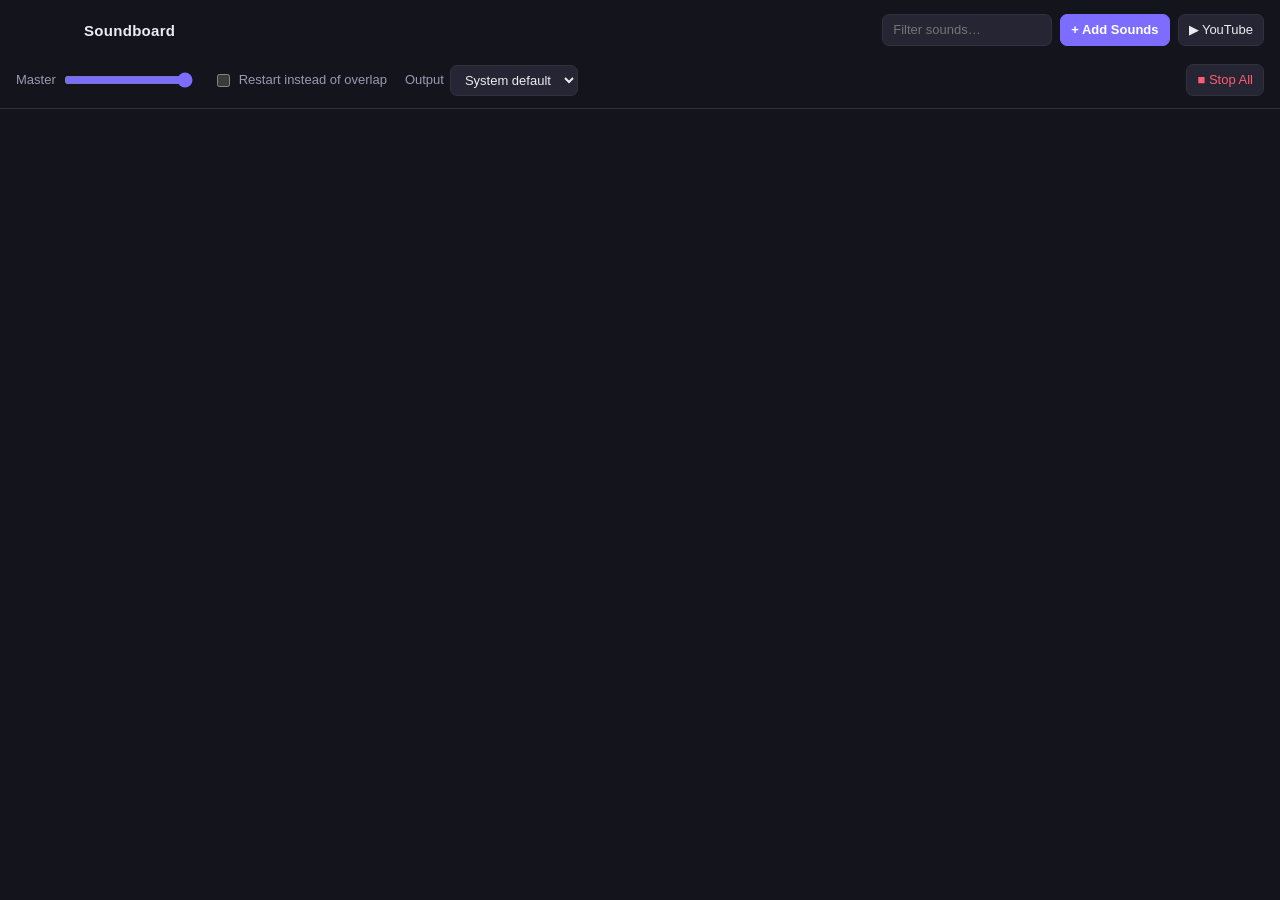
==== soundboard-mac/src/renderer/index.html @ 7dec85a8 "Add macOS soundboard app with YouTube clip capture Electron app: custom sound library, global hotkey" ====
<!doctype html>
<html lang="en">
<head>
  <meta charset="utf-8">
  <meta http-equiv="Content-Security-Policy" content="default-src 'self'; media-src 'self' sound: blob:; img-src 'self' data:; style-src 'self' 'unsafe-inline'">
  <title>Soundboard</title>
  <link rel="stylesheet" href="styles.css">
</head>
<body>
  <div id="app">
    <section id="board">
      <header class="titlebar">
        <h1>Soundboard</h1>
        <div class="toolbar">
          <input id="filter" type="search" placeholder="Filter sounds…">
          <button id="add-btn" class="primary" title="Add audio files">+ Add Sounds</button>
          <button id="toggle-yt" title="Show/hide the YouTube browser">▶ YouTube</button>
        </div>
      </header>

      <div class="controls">
        <label>Master <input id="master-volume" type="range" min="0" max="1" step="0.01" value="1"></label>
        <label title="When on, a sound restarts instead of layering over itself">
          <input id="no-overlap" type="checkbox"> Restart instead of overlap
        </label>
        <label>Output
          <select id="output-device"><option value="">System default</option></select>
        </label>
        <button id="stop-all" class="danger">■ Stop All</button>
      </div>

      <div id="empty" class="empty hidden">
        <p>No sounds yet.</p>
        <p>Drop audio files here, click <b>+ Add Sounds</b>, or open the <b>YouTube</b> browser to clip a sound from a video.</p>
      </div>
      <div id="grid" class="grid"></div>
      <div id="drop-overlay" class="hidden">Drop audio files to add them</div>
    </section>

    <section id="browser" class="hidden">
      <form id="yt-search" class="nav">
        <button type="button" id="yt-back" title="Back">‹</button>
        <button type="button" id="yt-forward" title="Forward">›</button>
        <button type="button" id="yt-home" title="YouTube home">⌂</button>
        <input id="yt-query" type="search" placeholder="Search YouTube or paste a video link…">
        <button type="submit">Search</button>
      </form>
      <div id="webview-host"></div>

      <div id="clipper">
        <div class="clip-row">
          <span id="clip-now" class="mono">0:00.0</span>
          <button id="set-start" title="Use the current playback position as the start">Set Start</button>
          <input id="clip-start" class="mono time" value="0:00.0" aria-label="Start time">
          <span class="arrow">→</span>
          <input id="clip-end" class="mono time" value="0:05.0" aria-label="End time">
          <button id="set-end" title="Use the current playback position as the end">Set End</button>
          <span id="clip-len" class="muted mono"></span>
        </div>
        <div class="clip-row">
          <input id="clip-name" placeholder="Sound name (defaults to video title)">
          <button id="preview-clip" title="Play the selected range in the video">Preview</button>
          <button id="capture-clip" class="primary">✂ Create Sound</button>
          <button id="cancel-capture" class="hidden">Cancel</button>
        </div>
        <div id="clip-status" class="muted">Find a video, play it, then mark a start and end.</div>
        <div class="progress"><div id="clip-progress"></div></div>
      </div>
    </section>
  </div>

  <dialog id="edit-dialog">
    <form method="dialog" id="edit-form">
      <h2>Edit Sound</h2>
      <label>Name <input id="edit-name" required maxlength="80"></label>
      <label>Color
        <div id="edit-colors" class="swatches"></div>
      </label>
      <label>Volume <input id="edit-volume" type="range" min="0" max="1" step="0.01"></label>
      <label>Hotkey (works even when the app is in the background)
        <div class="hotkey-row">
          <input id="edit-hotkey" readonly placeholder="Click, then press e.g. ⌥⌘1">
          <button type="button" id="clear-hotkey">Clear</button>
        </div>
      </label>
      <p id="edit-source" class="muted small"></p>
      <div class="dialog-actions">
        <button type="button" id="edit-delete" class="danger">Delete</button>
        <button type="button" id="edit-reveal">Show in Finder</button>
        <span class="spacer"></span>
        <button value="cancel" formnovalidate>Cancel</button>
        <button value="save" class="primary">Save</button>
      </div>
    </form>
  </dialog>

  <div id="toast" class="hidden"></div>

  <script src="audio-utils.js"></script>
  <script src="app.js"></script>
</body>
</html>
---- soundboard-mac/src/renderer/styles.css ----
:root {
  --bg: #14141c;
  --panel: #1c1c27;
  --panel-2: #252533;
  --border: #30303f;
  --text: #ececf3;
  --muted: #9a9ab0;
  --accent: #7c6cff;
  --danger: #ff5d73;
  color-scheme: dark;
}

* { box-sizing: border-box; }

html, body {
  margin: 0;
  height: 100%;
  background: var(--bg);
  color: var(--text);
  font: 13px/1.4 -apple-system, BlinkMacSystemFont, "SF Pro Text", "Helvetica Neue", sans-serif;
  user-select: none;
  overflow: hidden;
}

.hidden { display: none !important; }
.muted { color: var(--muted); }
.small { font-size: 12px; }
.mono { font-family: ui-monospace, "SF Mono", Menlo, monospace; font-variant-numeric: tabular-nums; }
.error-text { color: var(--danger) !important; }

button, input, select {
  font: inherit;
  color: var(--text);
  background: var(--panel-2);
  border: 1px solid var(--border);
  border-radius: 7px;
  padding: 6px 10px;
}
button { cursor: pointer; white-space: nowrap; }
button:hover:not(:disabled) { border-color: #4a4a60; background: #2d2d3e; }
button:disabled { opacity: 0.45; cursor: default; }
button.primary { background: var(--accent); border-color: var(--accent); color: white; font-weight: 600; }
button.primary:hover:not(:disabled) { background: #8d7fff; }
button.danger { color: var(--danger); }
button.active { border-color: var(--accent); color: #b9b0ff; }
input:focus, select:focus, button:focus-visible { outline: 2px solid var(--accent); outline-offset: 1px; }
input[type="range"] { padding: 0; accent-color: var(--accent); background: none; border: none; vertical-align: middle; }
input[type="checkbox"] { accent-color: var(--accent); }

#app { display: flex; height: 100vh; }

/* ---------- Board ---------- */

#board {
  flex: 1 1 50%;
  min-width: 380px;
  display: flex;
  flex-direction: column;
  position: relative;
}

.titlebar {
  -webkit-app-region: drag;
  display: flex;
  align-items: center;
  gap: 12px;
  padding: 14px 16px 10px 84px; /* room for the traffic lights */
}
.titlebar h1 { font-size: 15px; margin: 0; letter-spacing: 0.02em; }
.toolbar { -webkit-app-region: no-drag; display: flex; gap: 8px; margin-left: auto; align-items: center; }
#filter { width: 170px; }

.controls {
  display: flex;
  flex-wrap: wrap;
  gap: 8px 18px;
  align-items: center;
  padding: 8px 16px 12px;
  border-bottom: 1px solid var(--border);
  color: var(--muted);
}
.controls label { display: flex; align-items: center; gap: 6px; }
.controls select { max-width: 180px; }
#stop-all { margin-left: auto; }

.grid {
  flex: 1;
  overflow-y: auto;
  padding: 16px;
  display: grid;
  grid-template-columns: repeat(auto-fill, minmax(130px, 1fr));
  grid-auto-rows: 90px;
  gap: 12px;
  align-content: start;
}

.tile {
  --tile-color: var(--accent);
  position: relative;
  border-radius: 12px;
  background: color-mix(in srgb, var(--tile-color) 22%, var(--panel));
  border: 1px solid color-mix(in srgb, var(--tile-color) 45%, transparent);
  padding: 10px 12px;
  cursor: pointer;
  overflow: hidden;
  display: flex;
  flex-direction: column;
  justify-content: space-between;
  transition: transform 0.08s ease, box-shadow 0.15s ease;
}
.tile:hover { box-shadow: 0 0 0 1px var(--tile-color); }
.tile:active { transform: scale(0.97); }
.tile.playing { background: color-mix(in srgb, var(--tile-color) 40%, var(--panel)); box-shadow: 0 0 18px -4px var(--tile-color); }
.tile.dragging { opacity: 0.4; }
.tile.drop-target { box-shadow: -4px 0 0 0 var(--accent); }
.tile.new { animation: pop 0.6s ease; }
@keyframes pop { 0% { transform: scale(0.8); } 60% { transform: scale(1.05); } 100% { transform: scale(1); } }

.tile-name {
  font-weight: 600;
  font-size: 14px;
  overflow: hidden;
  display: -webkit-box;
  -webkit-line-clamp: 2;
  -webkit-box-orient: vertical;
  word-break: break-word;
  padding-right: 18px;
}
.tile-hotkey {
  align-self: flex-start;
  font-size: 11px;
  padding: 1px 6px;
  border-radius: 5px;
  background: rgba(0, 0, 0, 0.3);
  color: var(--muted);
}
.tile-edit {
  position: absolute;
  top: 6px;
  right: 6px;
  padding: 0 6px;
  border: none;
  background: transparent;
  color: var(--muted);
  opacity: 0;
  font-size: 16px;
}
.tile:hover .tile-edit, .tile:focus-within .tile-edit { opacity: 1; }
.tile-progress {
  position: absolute;
  left: 0;
  bottom: 0;
  height: 3px;
  width: 0;
  background: var(--tile-color);
}

.empty {
  padding: 60px 24px 0;
  text-align: center;
  color: var(--muted);
}
.empty p:first-child { font-size: 17px; color: var(--text); }

#drop-overlay {
  position: absolute;
  inset: 8px;
  border: 2px dashed var(--accent);
  border-radius: 14px;
  background: rgba(124, 108, 255, 0.12);
  display: flex;
  align-items: center;
  justify-content: center;
  font-size: 18px;
  pointer-events: none;
}

/* ---------- YouTube browser ---------- */

#browser {
  flex: 1 1 55%;
  min-width: 460px;
  display: flex;
  flex-direction: column;
  border-left: 1px solid var(--border);
  background: var(--panel);
}

.nav {
  -webkit-app-region: drag;
  display: flex;
  gap: 6px;
  padding: 10px;
  border-bottom: 1px solid var(--border);
}
.nav > * { -webkit-app-region: no-drag; }
.nav button[type="button"] { padding: 6px 10px; font-size: 15px; line-height: 1; }
#yt-query { flex: 1; min-width: 0; }

#webview-host { flex: 1; position: relative; background: #0f0f0f; }
webview { position: absolute; inset: 0; width: 100%; height: 100%; }

#clipper {
  padding: 10px 12px 12px;
  border-top: 1px solid var(--border);
  display: flex;
  flex-direction: column;
  gap: 8px;
}
.clip-row { display: flex; gap: 8px; align-items: center; flex-wrap: wrap; }
#clip-now {
  min-width: 70px;
  font-size: 15px;
  color: #b9b0ff;
}
.time { width: 86px; text-align: center; }
.arrow { color: var(--muted); }
#clip-name { flex: 1; min-width: 160px; }
#clip-status { min-height: 18px; }
.progress { height: 3px; background: var(--panel-2); border-radius: 2px; overflow: hidden; }
#clip-progress { height: 100%; width: 0; background: var(--accent); transition: width 0.2s linear; }

/* ---------- Dialog & toast ---------- */

dialog {
  background: var(--panel);
  color: var(--text);
  border: 1px solid var(--border);
  border-radius: 14px;
  padding: 20px;
  width: 420px;
}
dialog::backdrop { background: rgba(0, 0, 0, 0.55); }
dialog h2 { margin: 0 0 14px; font-size: 16px; }
dialog label { display: flex; flex-direction: column; gap: 6px; margin-bottom: 14px; color: var(--muted); }
dialog input:not([type="range"]) { width: 100%; }
.swatches { display: flex; gap: 8px; }
.swatch { width: 26px; height: 26px; border-radius: 50%; padding: 0; border: 2px solid transparent; }
.swatch.selected { border-color: white; }
.hotkey-row { display: flex; gap: 8px; }
.hotkey-row input { cursor: pointer; }
.dialog-actions { display: flex; gap: 8px; margin-top: 8px; }
.spacer { flex: 1; }

#toast {
  position: fixed;
  left: 50%;
  bottom: 22px;
  transform: translateX(-50%);
  background: #2b2b3b;
  border: 1px solid var(--border);
  padding: 9px 16px;
  border-radius: 10px;
  box-shadow: 0 8px 24px rgba(0, 0, 0, 0.4);
  z-index: 10;
  max-width: 80vw;
}
#toast.error { border-color: var(--danger); }
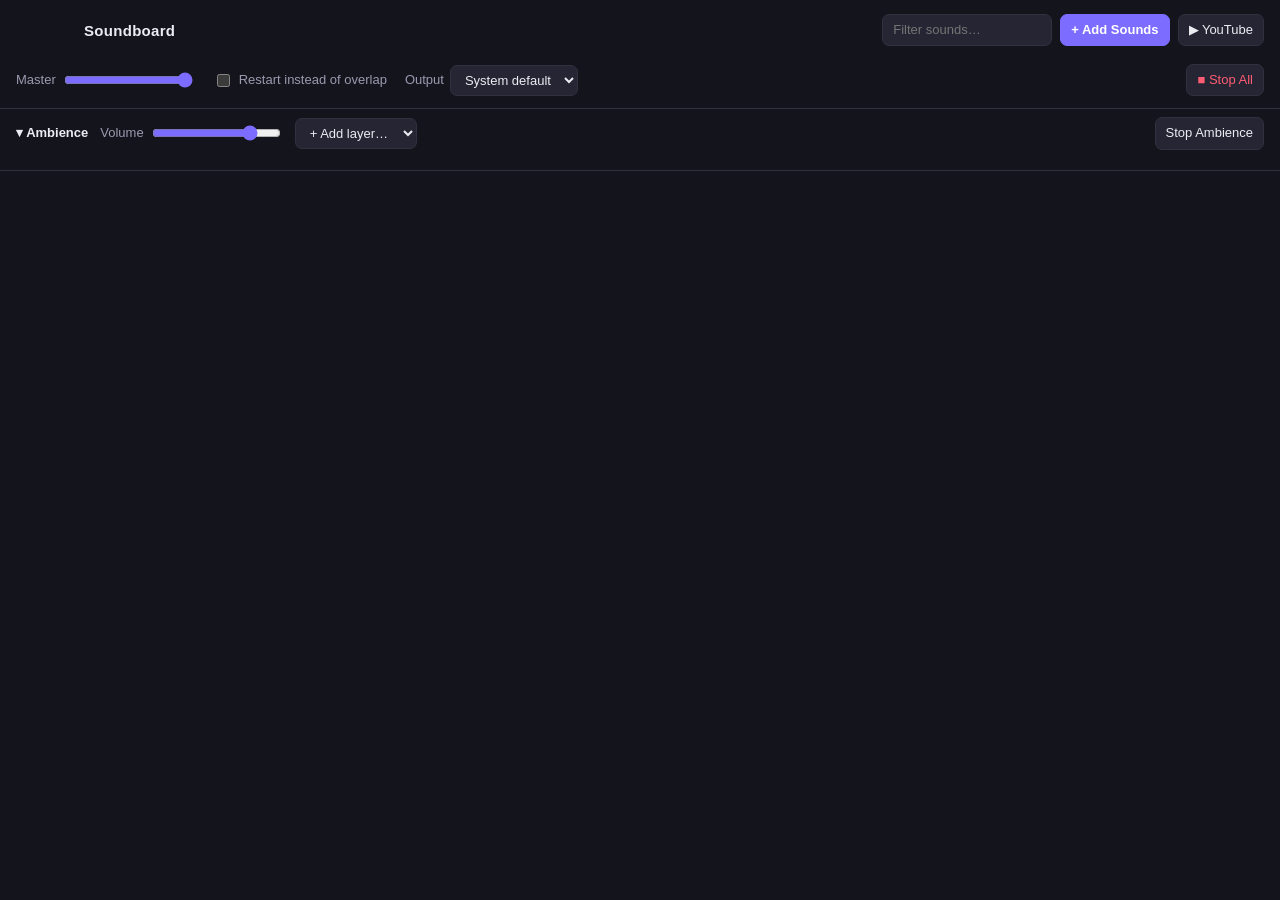
==== commit b8126988: "Add ambience layers and full-audio YouTube saving to the Mac soundboard Built-in procedurally genera" ====
--- a/soundboard-mac/src/renderer/index.html
+++ b/soundboard-mac/src/renderer/index.html
@@ -28,6 +28,16 @@
         </label>
         <button id="stop-all" class="danger">■ Stop All</button>
       </div>
+
+      <section id="ambience">
+        <div class="amb-header">
+          <button id="amb-collapse" class="plain" title="Show/hide ambience layers">▾ Ambience</button>
+          <label class="muted">Volume <input id="amb-volume" type="range" min="0" max="1" step="0.01" value="0.8"></label>
+          <select id="amb-add" title="Add an ambience layer"><option value="">+ Add layer…</option></select>
+          <button id="amb-stop">Stop Ambience</button>
+        </div>
+        <div id="amb-layers" class="amb-layers"></div>
+      </section>
 
       <div id="empty" class="empty hidden">
         <p>No sounds yet.</p>
@@ -62,6 +72,7 @@
           <button id="preview-clip" title="Play the selected range in the video">Preview</button>
           <button id="capture-clip" class="primary">✂ Create Sound</button>
           <button id="cancel-capture" class="hidden">Cancel</button>
+          <button id="save-full" title="Download this video's whole audio track into your library">⬇ Save Full Audio</button>
         </div>
         <div id="clip-status" class="muted">Find a video, play it, then mark a start and end.</div>
         <div class="progress"><div id="clip-progress"></div></div>
@@ -87,6 +98,7 @@
       <div class="dialog-actions">
         <button type="button" id="edit-delete" class="danger">Delete</button>
         <button type="button" id="edit-reveal">Show in Finder</button>
+        <button type="button" id="edit-ambience" title="Loop this sound as a background layer">Add to Ambience</button>
         <span class="spacer"></span>
         <button value="cancel" formnovalidate>Cancel</button>
         <button value="save" class="primary">Save</button>
@@ -98,5 +110,6 @@
 
   <script src="audio-utils.js"></script>
   <script src="app.js"></script>
+  <script src="ambience.js"></script>
 </body>
 </html>
--- a/soundboard-mac/src/renderer/styles.css
+++ b/soundboard-mac/src/renderer/styles.css
@@ -256,3 +256,57 @@
   max-width: 80vw;
 }
 #toast.error { border-color: var(--danger); }
+
+/* ---------- Ambience ---------- */
+
+#ambience {
+  border-bottom: 1px solid var(--border);
+  padding: 8px 16px 10px;
+}
+.amb-header { display: flex; align-items: center; gap: 12px; flex-wrap: wrap; }
+.amb-header label { display: flex; align-items: center; gap: 6px; }
+#amb-add { max-width: 190px; }
+#amb-stop { margin-left: auto; }
+button.plain { background: none; border: none; padding: 4px 0; font-weight: 600; color: var(--text); }
+button.plain.active { color: #6ee7b7; }
+
+.amb-layers {
+  display: flex;
+  gap: 8px;
+  overflow-x: auto;
+  padding-top: 10px;
+}
+.layer {
+  flex: 0 0 150px;
+  display: grid;
+  grid-template-columns: 1fr auto;
+  gap: 6px;
+  align-items: center;
+  padding: 8px 8px 6px 10px;
+  border-radius: 10px;
+  border: 1px solid var(--border);
+  background: var(--panel);
+}
+.layer.on {
+  border-color: #6ee7b7;
+  background: color-mix(in srgb, #6ee7b7 14%, var(--panel));
+}
+.layer-name {
+  background: none;
+  border: none;
+  padding: 0;
+  text-align: left;
+  font-weight: 600;
+  overflow: hidden;
+  text-overflow: ellipsis;
+}
+.layer.on .layer-name::before { content: '● '; color: #6ee7b7; }
+.layer-remove {
+  background: none;
+  border: none;
+  padding: 0 4px;
+  color: var(--muted);
+  opacity: 0;
+}
+.layer:hover .layer-remove { opacity: 1; }
+.layer input[type="range"] { grid-column: 1 / -1; width: 100%; }
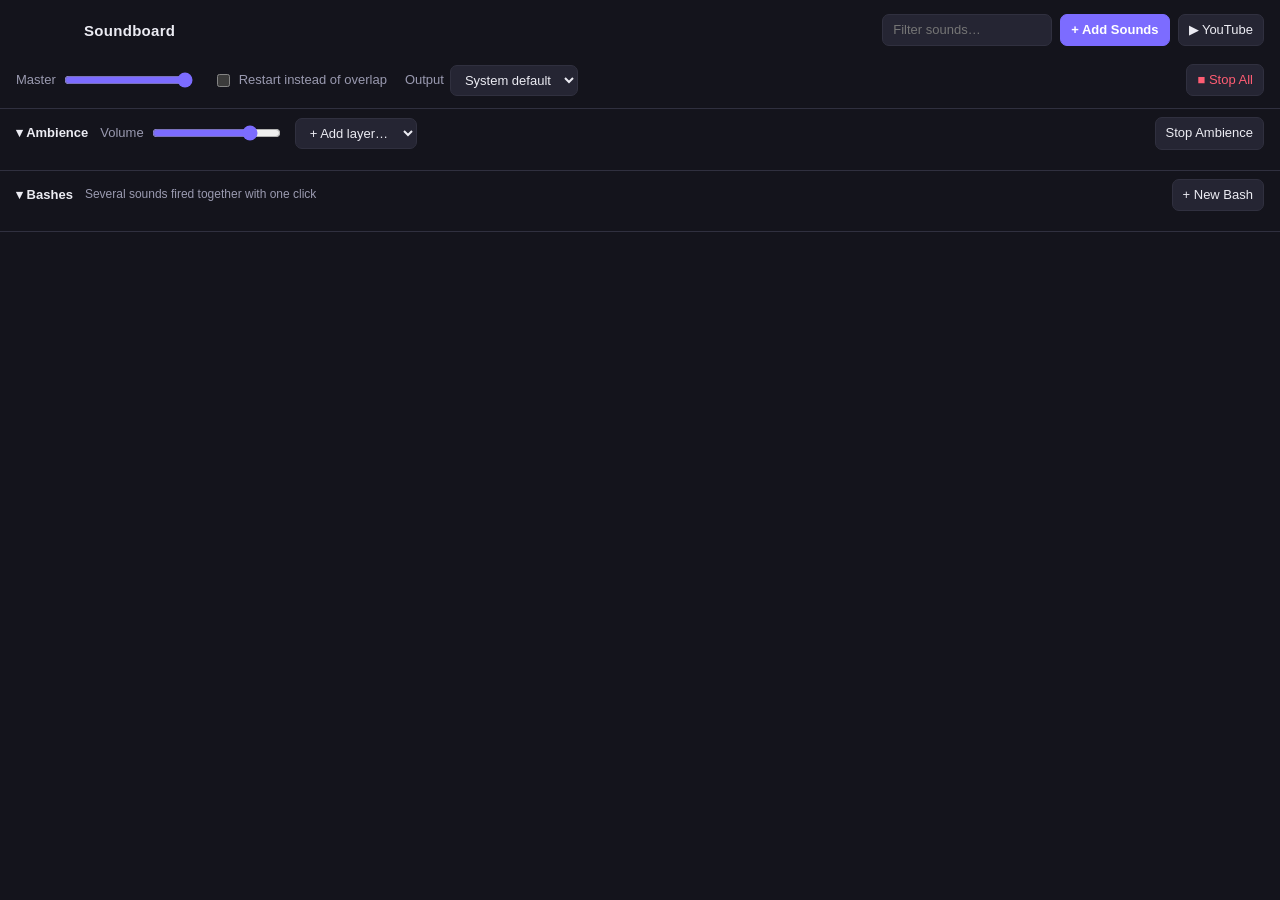
==== commit d612c050: "Add Bashes to the Mac soundboard Bashes group several library sounds that play together from one car" ====
--- a/soundboard-mac/src/renderer/index.html
+++ b/soundboard-mac/src/renderer/index.html
@@ -37,6 +37,15 @@
           <button id="amb-stop">Stop Ambience</button>
         </div>
         <div id="amb-layers" class="amb-layers"></div>
+      </section>
+
+      <section id="bashes">
+        <div class="bash-header">
+          <button id="bash-collapse" class="plain" title="Show/hide bashes">▾ Bashes</button>
+          <span class="muted small">Several sounds fired together with one click</span>
+          <button id="bash-new">+ New Bash</button>
+        </div>
+        <div id="bash-list" class="bash-list"></div>
       </section>
 
       <div id="empty" class="empty hidden">
@@ -99,6 +108,7 @@
         <button type="button" id="edit-delete" class="danger">Delete</button>
         <button type="button" id="edit-reveal">Show in Finder</button>
         <button type="button" id="edit-ambience" title="Loop this sound as a background layer">Add to Ambience</button>
+        <select id="edit-bash" title="Add this sound to a bash"><option value="">Add to Bash…</option></select>
         <span class="spacer"></span>
         <button value="cancel" formnovalidate>Cancel</button>
         <button value="save" class="primary">Save</button>
@@ -106,10 +116,18 @@
     </form>
   </dialog>
 
+  <div id="bash-menu" class="popup-menu hidden" role="menu">
+    <button data-action="edit" role="menuitem">Edit…</button>
+    <button data-action="duplicate" role="menuitem">Duplicate</button>
+    <button data-action="delete" role="menuitem" class="danger">Delete</button>
+  </div>
+
   <div id="toast" class="hidden"></div>
 
   <script src="audio-utils.js"></script>
   <script src="app.js"></script>
   <script src="ambience.js"></script>
+  <script src="bash-common.js"></script>
+  <script src="bashes-board.js"></script>
 </body>
 </html>
--- a/soundboard-mac/src/renderer/styles.css
+++ b/soundboard-mac/src/renderer/styles.css
@@ -310,3 +310,84 @@
 }
 .layer:hover .layer-remove { opacity: 1; }
 .layer input[type="range"] { grid-column: 1 / -1; width: 100%; }
+
+/* ---------- Bashes ---------- */
+
+#bashes { border-bottom: 1px solid var(--border); padding: 8px 16px 10px; }
+.bash-header { display: flex; align-items: center; gap: 12px; }
+#bash-new { margin-left: auto; }
+.bash-list { display: flex; gap: 10px; overflow-x: auto; padding-top: 10px; }
+.bash-empty { margin: 2px 0; }
+
+.bash-card {
+  position: relative;
+  flex: 0 0 210px;
+  display: flex;
+  align-items: center;
+  gap: 10px;
+  padding: 8px;
+  border-radius: 12px;
+  border: 1px solid var(--border);
+  background: var(--panel);
+  cursor: pointer;
+  overflow: hidden;
+}
+.bash-card:hover { border-color: #4a4a60; }
+.bash-card.playing { border-color: #6ee7b7; background: color-mix(in srgb, #6ee7b7 10%, var(--panel)); }
+
+.bash-cover {
+  position: relative;
+  width: 58px;
+  height: 58px;
+  flex: none;
+  border-radius: 9px;
+  display: flex;
+  align-items: center;
+  justify-content: center;
+  overflow: hidden;
+}
+.cover-icon { font-size: 30px; line-height: 1; filter: drop-shadow(0 2px 3px rgba(0, 0, 0, 0.4)); }
+.bash-play {
+  position: absolute;
+  inset: 0;
+  display: flex;
+  align-items: center;
+  justify-content: center;
+  font-size: 20px;
+  color: #fff;
+  background: rgba(0, 0, 0, 0.45);
+  opacity: 0;
+  transition: opacity 0.12s;
+}
+.bash-card:hover .bash-play, .bash-card.playing .bash-play { opacity: 1; }
+.bash-info { min-width: 0; flex: 1; }
+.bash-name { font-weight: 600; white-space: nowrap; overflow: hidden; text-overflow: ellipsis; }
+.bash-more {
+  position: absolute;
+  top: 4px;
+  right: 4px;
+  padding: 0 6px;
+  border: none;
+  background: transparent;
+  color: var(--muted);
+  font-size: 16px;
+  opacity: 0;
+}
+.bash-card:hover .bash-more { opacity: 1; }
+.bash-progress { position: absolute; left: 0; bottom: 0; height: 3px; width: 0; background: #6ee7b7; }
+
+.popup-menu {
+  position: fixed;
+  z-index: 30;
+  min-width: 150px;
+  display: flex;
+  flex-direction: column;
+  padding: 4px;
+  background: var(--panel);
+  border: 1px solid var(--border);
+  border-radius: 10px;
+  box-shadow: 0 10px 28px rgba(0, 0, 0, 0.5);
+}
+.popup-menu button { text-align: left; border: none; background: none; }
+.popup-menu button:hover { background: var(--panel-2); }
+#edit-bash { max-width: 140px; }
